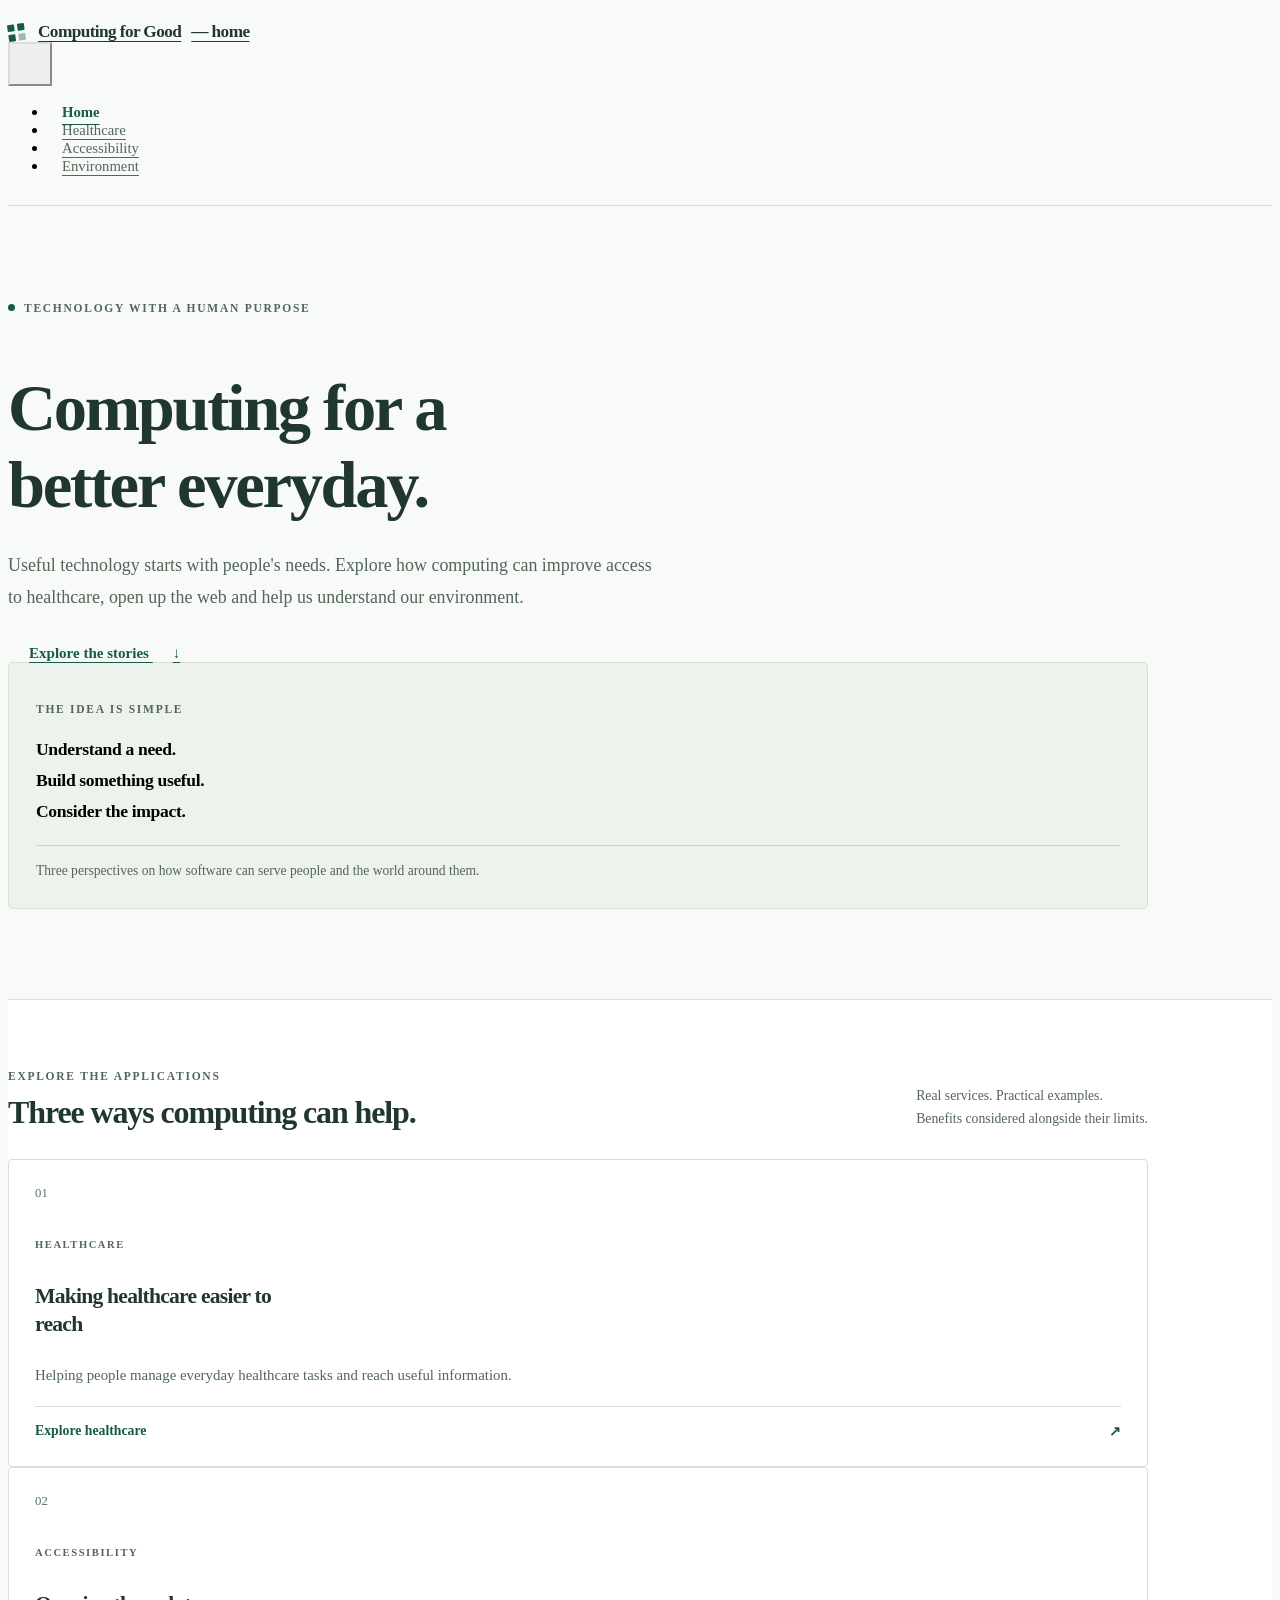
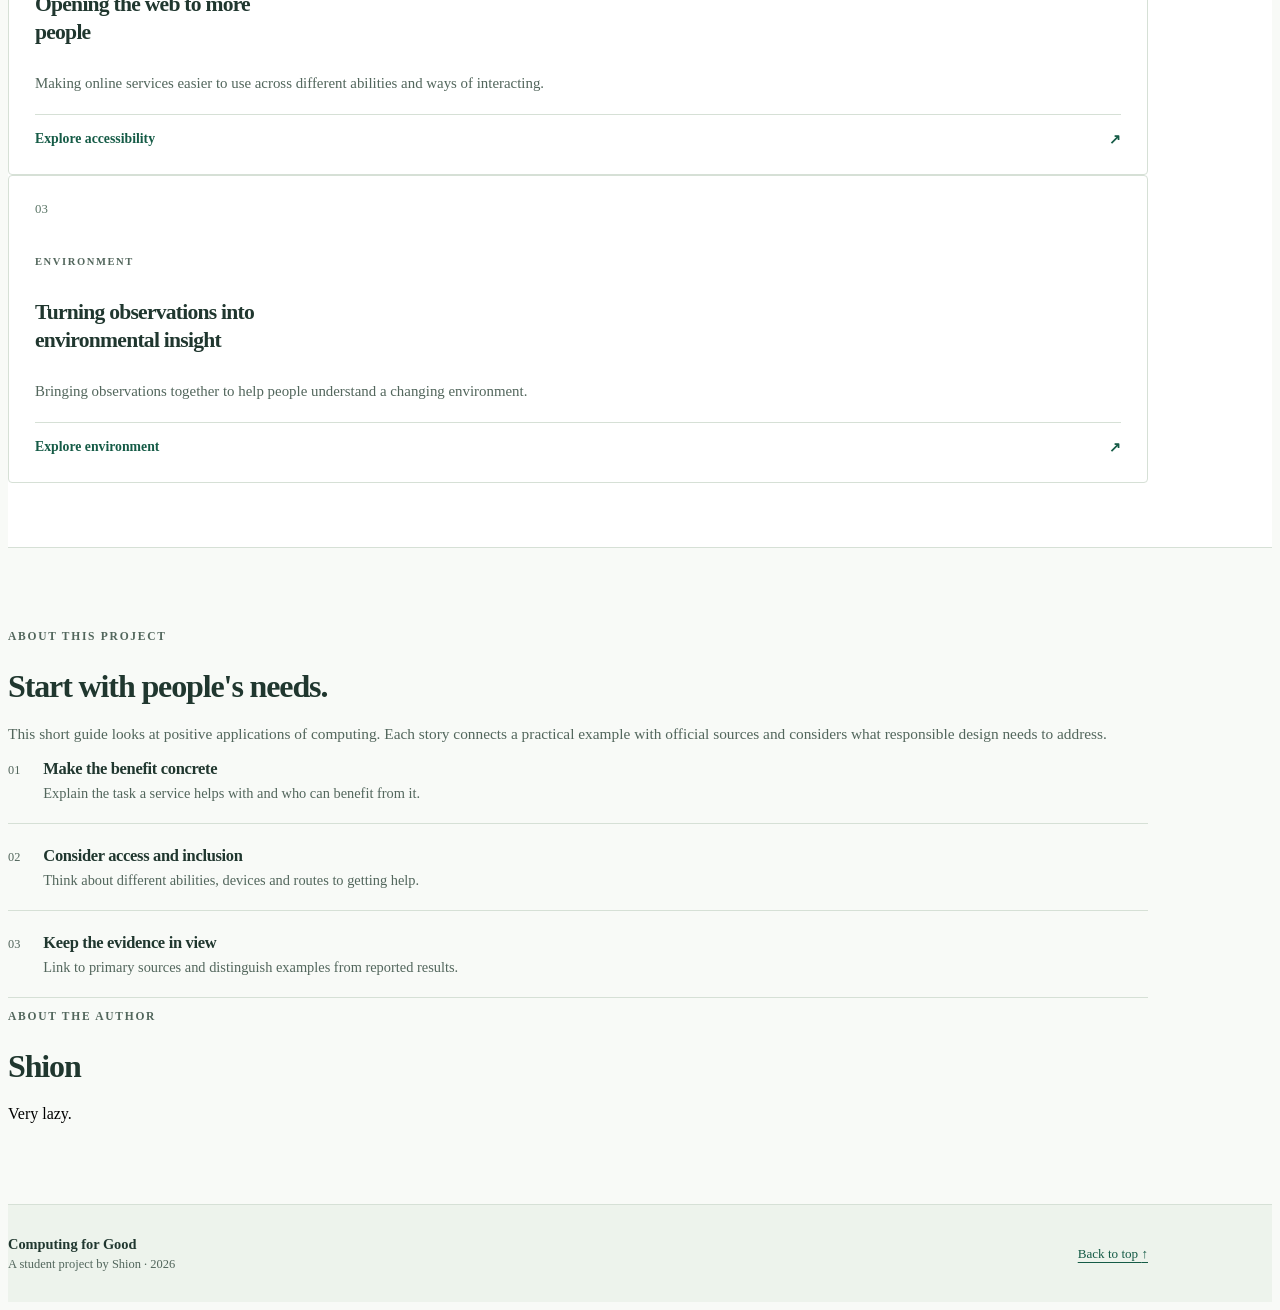
==== index.html @ a2c8760c "Version stylesheet references so published layout fixes refresh reliably" ====
<!doctype html>
<html lang="en"><head><meta charset="utf-8"><meta name="viewport" content="width=device-width, initial-scale=1">
<meta name="author" content="Shion">
<meta name="description" content="A student guide to positive applications of computing in healthcare, accessibility and the environment."><meta name="theme-color" content="#155b46">
<title>Home | Computing for Good</title><link rel="icon" href="assets/favicon.svg" type="image/svg+xml">
<link rel="stylesheet" href="assets/vendor/bootstrap/bootstrap.min.css"><link rel="stylesheet" href="assets/site.css?v=8ec1e24b">
<noscript><style>.navbar-collapse{display:block!important}.navbar-toggler{display:none}</style></noscript></head>
<body id="top"><a class="skip-link" href="#main-content">Skip to content</a>
<header class="site-header"><nav class="navbar navbar-expand-md container" aria-label="Main navigation">
<a class="navbar-brand" href="index.html"><span class="brand-mark" aria-hidden="true"><i></i><i></i><i></i><i></i></span>Computing for Good<span class="visually-hidden"> — home</span></a>
<button class="navbar-toggler" type="button" data-bs-toggle="collapse" data-bs-target="#main-navigation" aria-controls="main-navigation" aria-expanded="false" aria-label="Toggle navigation"><span class="navbar-toggler-icon"></span></button>
<div class="collapse navbar-collapse" id="main-navigation"><ul class="navbar-nav ms-auto"><li class="nav-item"><a class="nav-link active" href="index.html" aria-current="page">Home</a></li><li class="nav-item"><a class="nav-link" href="health.html">Healthcare</a></li><li class="nav-item"><a class="nav-link" href="accessibility.html">Accessibility</a></li><li class="nav-item"><a class="nav-link" href="environment.html">Environment</a></li></ul></div>
</nav></header><main id="main-content" tabindex="-1"><section class="home-hero container"><div class="row g-5 align-items-center"><div class="col-lg-8"><p class="eyebrow hero-kicker"><span class="status-dot" aria-hidden="true"></span>Technology with a human purpose</p><h1>Computing for a<br class="d-none d-lg-inline"> better everyday.</h1><p class="hero-lead">Useful technology starts with people's needs. Explore how computing can improve access to healthcare, open up the web and help us understand our environment.</p><a class="btn btn-primary" href="#stories">Explore the stories <span aria-hidden="true">↓</span></a></div><div class="col-lg-4"><aside class="hero-note" aria-label="The idea behind the project"><p class="eyebrow">The idea is simple</p><p class="note-step">Understand a need.</p><p class="note-step">Build something useful.</p><p class="note-step">Consider the impact.</p><div class="note-rule"></div><p class="note-small">Three perspectives on how software can serve people and the world around them.</p></aside></div></div></section>
<section class="stories-section" id="stories"><div class="container"><div class="section-heading"><div><p class="eyebrow">Explore the applications</p><h2>Three ways computing can help.</h2></div><p>Real services. Practical examples.<br>Benefits considered alongside their limits.</p></div><div class="row g-4"><div class="col-md-4"><article class="story-card"><span class="story-number">01</span><p class="eyebrow">Healthcare</p><h3><a href="health.html">Making healthcare easier to reach</a></h3><p>Helping people manage everyday healthcare tasks and reach useful information.</p><a class="story-link" href="health.html">Explore healthcare <span aria-hidden="true">↗</span></a></article></div><div class="col-md-4"><article class="story-card"><span class="story-number">02</span><p class="eyebrow">Accessibility</p><h3><a href="accessibility.html">Opening the web to more people</a></h3><p>Making online services easier to use across different abilities and ways of interacting.</p><a class="story-link" href="accessibility.html">Explore accessibility <span aria-hidden="true">↗</span></a></article></div><div class="col-md-4"><article class="story-card"><span class="story-number">03</span><p class="eyebrow">Environment</p><h3><a href="environment.html">Turning observations into environmental insight</a></h3><p>Bringing observations together to help people understand a changing environment.</p><a class="story-link" href="environment.html">Explore environment <span aria-hidden="true">↗</span></a></article></div></div></div></section>
<section class="about-section container" id="about"><div class="row g-5"><div class="col-lg-5"><p class="eyebrow">About this project</p><h2>Start with people's needs.</h2><p>This short guide looks at positive applications of computing. Each story connects a practical example with official sources and considers what responsible design needs to address.</p></div><div class="col-lg-7"><ol class="principles"><li><span class="principle-number">01</span><div><h3>Make the benefit concrete</h3><p>Explain the task a service helps with and who can benefit from it.</p></div></li><li><span class="principle-number">02</span><div><h3>Consider access and inclusion</h3><p>Think about different abilities, devices and routes to getting help.</p></div></li><li><span class="principle-number">03</span><div><h3>Keep the evidence in view</h3><p>Link to primary sources and distinguish examples from reported results.</p></div></li></ol></div></div>
<section class="border-top mt-5 pt-4" aria-labelledby="author-heading"><p class="eyebrow mb-2">About the author</p><h2 id="author-heading" class="fs-5 mb-2">Shion</h2><p class="small text-body-secondary mb-0">Very lazy.</p></section>
</section></main><footer class="site-footer"><div class="container footer-inner"><div><a class="footer-brand" href="index.html">Computing for Good</a><p>A student project by Shion · 2026</p></div><a href="#top">Back to top <span aria-hidden="true">↑</span></a></div></footer>
<script src="assets/vendor/bootstrap/bootstrap.bundle.min.js"></script></body></html>
---- assets/site.css ----
:root{--ink:#20372f;--muted:#52665c;--accent:#155b46;--paper:#f8faf7;--line:#d6e0d6;--soft:#edf3ec;--bs-primary:#155b46;--bs-body-color:var(--ink);--bs-body-font-family:Inter,system-ui,-apple-system,"Segoe UI",sans-serif;--bs-body-line-height:1.75}
html{scroll-behavior:smooth;scroll-padding-top:100px}body{background:var(--paper);font-size:16px}h1,h2,h3{letter-spacing:-.035em;color:var(--ink);font-weight:650;line-height:1.16}a{color:var(--accent);text-underline-offset:4px}a:hover{color:#0b3c2d}a:focus-visible,button:focus-visible{outline:3px solid #a45f14!important;outline-offset:5px;box-shadow:none!important}main:focus{outline:none}.container{max-width:1140px}.skip-link{position:absolute;left:16px;top:-100px;z-index:1100;background:#fff;padding:10px 18px;border:2px solid var(--accent)}.skip-link:focus{top:12px}.site-header{background:rgba(248,250,247,.98);border-bottom:1px solid var(--line)}.navbar{min-height:88px;padding-top:14px;padding-bottom:14px}.navbar-brand{display:flex;align-items:center;gap:10px;font-size:1.08rem;font-weight:700;letter-spacing:-.035em;color:var(--ink)}.brand-mark{display:grid;grid-template-columns:repeat(2,7px);gap:3px;transform:rotate(-8deg);margin-right:3px}.brand-mark i{width:7px;height:7px;background:var(--accent);border-radius:1px}.brand-mark i:last-child{opacity:.4}.nav-link{font-size:.92rem;color:var(--muted);padding:10px 14px!important}.nav-link.active{color:var(--accent)!important;font-weight:650;text-decoration:underline;text-underline-offset:7px}.navbar-toggler{border-color:var(--line);min-width:44px;min-height:44px;font-size:1rem}.eyebrow{font-size:.72rem;letter-spacing:.15em;text-transform:uppercase;font-weight:700;color:var(--muted);margin-bottom:16px}.home-hero{padding-top:84px;padding-bottom:90px}.hero-kicker{display:flex;align-items:center;gap:9px}.status-dot{width:7px;height:7px;background:var(--accent);border-radius:50%;flex-shrink:0}h1{font-size:clamp(2.5rem,5.2vw,4.35rem);margin-bottom:26px}.hero-lead{font-size:1.12rem;line-height:1.8;max-width:650px;color:var(--muted);margin-bottom:30px}.btn-primary{--bs-btn-bg:var(--accent);--bs-btn-border-color:var(--accent);--bs-btn-hover-bg:#0b4332;--bs-btn-hover-border-color:#0b4332;--bs-btn-active-bg:#0b4332;--bs-btn-active-border-color:#0b4332;border-radius:4px;font-size:.94rem;padding:12px 21px;font-weight:600}.btn-primary span{margin-left:20px}.hero-note{border:1px solid var(--line);padding:29px 27px;background:var(--soft);border-radius:5px}.hero-note .eyebrow{margin-bottom:24px}.note-step{font-size:1.1rem;font-weight:600;margin:0 0 10px;letter-spacing:-.02em}.note-rule{border-bottom:1px solid #c4d4c7;margin:23px 0 17px}.note-small{font-size:.85rem;color:var(--muted);margin:0}.stories-section{background:#fff;border-top:1px solid var(--line);border-bottom:1px solid var(--line);padding:58px 0 64px;scroll-margin-top:0}.section-heading{display:flex;justify-content:space-between;align-items:end;gap:28px;margin-bottom:28px}.section-heading .eyebrow{margin-bottom:12px}.section-heading h2{font-size:2rem;margin:0}.section-heading>p{font-size:.86rem;color:var(--muted);margin:0;line-height:1.65}.story-card{height:100%;padding:26px;border:1px solid var(--line);border-radius:4px;position:relative;display:flex;flex-direction:column}.story-number{font-size:.8rem;color:#5b7667;display:block;margin-bottom:28px}.story-card .eyebrow{font-size:.66rem;margin-bottom:10px}.story-card h3{font-size:1.35rem;line-height:1.3;margin-bottom:14px;max-width:240px}.story-card h3 a{color:var(--ink);text-decoration:none}.story-card h3 a:hover{text-decoration:underline}.story-card>p:not(.eyebrow){font-size:.93rem;color:var(--muted);margin-bottom:22px}.story-link{font-weight:650;font-size:.86rem;margin-top:auto;text-decoration:none;display:flex;justify-content:space-between;padding-top:16px;border-top:1px solid var(--line)}.story-link:hover{text-decoration:underline}.about-section{padding-top:70px;padding-bottom:65px}.about-section h2{font-size:2rem;max-width:350px;margin-bottom:20px}.about-section .col-lg-5>p:not(.eyebrow){color:var(--muted);font-size:.96rem}.principles{list-style:none;padding:0;margin:0}.principles li{display:flex;gap:23px;padding-bottom:21px;margin-bottom:22px;border-bottom:1px solid var(--line)}.principles li:last-child{margin-bottom:0}.principle-number{font-size:.77rem;padding-top:4px;color:var(--muted)}.principles h3{font-size:1.03rem;letter-spacing:-.02em;margin:0 0 7px}.principles p{font-size:.9rem;color:var(--muted);margin:0}.site-footer{border-top:1px solid var(--line);background:var(--soft);padding:30px 0}.footer-inner{display:flex;align-items:center;justify-content:space-between;gap:20px}.footer-brand{color:var(--ink);text-decoration:none;font-weight:650;font-size:.9rem}.footer-inner p{font-size:.78rem;color:var(--muted);margin:4px 0 0}.footer-inner>a{font-size:.82rem}.article-wrap{padding-top:33px;padding-bottom:55px}.breadcrumb{font-size:.79rem;margin-bottom:38px}.breadcrumb a{color:var(--muted)}.breadcrumb-item.active{color:var(--ink)}.article-header{max-width:900px;padding-bottom:37px;margin-bottom:5px}.article-header .eyebrow{display:flex;gap:15px;align-items:center}.article-number{border-right:1px solid var(--line);padding-right:15px}.article-header h1{font-size:clamp(2.2rem,4.8vw,3.75rem);max-width:850px;margin-bottom:23px}.article-lead{color:var(--muted);font-size:1.12rem;max-width:780px;line-height:1.8;margin-bottom:23px}.article-byline{font-size:.8rem;color:var(--muted);margin:0}.article-byline span{padding:0 8px}.article-section{margin-bottom:32px;scroll-margin-top:25px}.article-section h2,.sources h2{font-size:1.45rem;line-height:1.3;letter-spacing:-.025em;margin-bottom:15px}.article-section p{font-size:.99rem;line-height:1.9;margin-bottom:16px}.article-toc{position:sticky;top:30px;border-left:1px solid var(--line);padding:7px 0 10px 25px}.article-toc .eyebrow{margin-bottom:15px}.article-toc ol{list-style:none;padding:0;margin:0 0 23px}.article-toc li{margin:0 0 11px;line-height:1.5}.article-toc li a{font-size:.85rem;text-decoration:none;color:var(--muted)}.article-toc li a:hover{text-decoration:underline;color:var(--accent)}.toc-home{font-size:.8rem;font-weight:600}.takeaway{background:var(--soft);border-left:3px solid var(--accent);padding:21px 25px;margin:35px 0}.takeaway .eyebrow{margin-bottom:8px}.takeaway>p:last-child{font-size:1.05rem;margin:0;line-height:1.65;letter-spacing:-.01em}.sources{padding-top:15px;scroll-margin-top:25px}.sources>p{font-size:.88rem;color:var(--muted)}.sources ul{padding-left:20px;font-size:.9rem}.sources li{padding-bottom:9px}.sources a{overflow-wrap:anywhere}.next-story{border-top:1px solid var(--line);margin-top:48px;padding-top:27px;display:flex;justify-content:space-between;align-items:center;gap:25px}.next-story .eyebrow{margin-bottom:8px}.next-story div>a{font-size:1.15rem;font-weight:600;text-decoration:none}.next-story div>a:hover{text-decoration:underline}.next-story .back-home{font-size:.84rem;white-space:nowrap}
@media(max-width:991.98px){.home-hero{padding-top:52px;padding-bottom:55px}.hero-note{max-width:none}.hero-note .eyebrow{margin-bottom:15px}.note-step{display:inline-block;margin:0 15px 7px 0}.note-rule{margin:12px 0}.article-toc{position:static;padding-top:0}.article-header{padding-bottom:24px}.section-heading>p{max-width:220px}}
@media(max-width:767.98px){.container{padding-left:22px;padding-right:22px}.row.g-5{--bs-gutter-x:0}.navbar{min-height:76px}.navbar-brand{font-size:.94rem;gap:8px}.navbar-collapse{padding-top:12px}.nav-link{padding-left:0!important;padding-top:11px!important;padding-bottom:11px!important}.home-hero{padding-top:40px;padding-bottom:42px}h1{font-size:2.65rem}.hero-lead{font-size:1rem}.hero-note{padding:22px}.section-heading{display:block;margin-bottom:23px}.section-heading h2{font-size:1.7rem}.section-heading>p{margin-top:15px;max-width:none}.section-heading>p br{display:none}.stories-section{padding:39px 0 43px}.story-number{margin-bottom:18px}.story-card h3{max-width:none;font-size:1.4rem}.story-card{padding:24px}.about-section{padding-top:44px;padding-bottom:42px}.about-section h2{font-size:1.7rem}.footer-inner{align-items:start}.footer-inner p{max-width:220px}.article-wrap{padding-top:23px}.breadcrumb{margin-bottom:28px}.article-header h1{font-size:2.45rem}.article-lead{font-size:1rem}.article-section h2{font-size:1.3rem}.article-section p{font-size:.96rem}.article-toc{padding-left:20px}.next-story{display:block}.next-story .back-home{display:inline-block;margin-top:20px}.next-story div>a{font-size:1rem}}
@media(prefers-reduced-motion:reduce){html{scroll-behavior:auto}*,*::before,*::after{transition:none!important;animation:none!important}}
@media print{.site-header,.article-toc,.next-story,.site-footer,.btn,.skip-link{display:none!important}body{background:white;color:#111}.article-wrap,.home-hero,.about-section,.stories-section{padding:15px 0;border:0}.col-lg-8,.col-lg-7,.col-lg-5{width:100%}.article-header{margin-bottom:15px}.article-section,.story-card{break-inside:avoid}.container{max-width:none}.story-card{margin-bottom:12px}a{color:#111}}
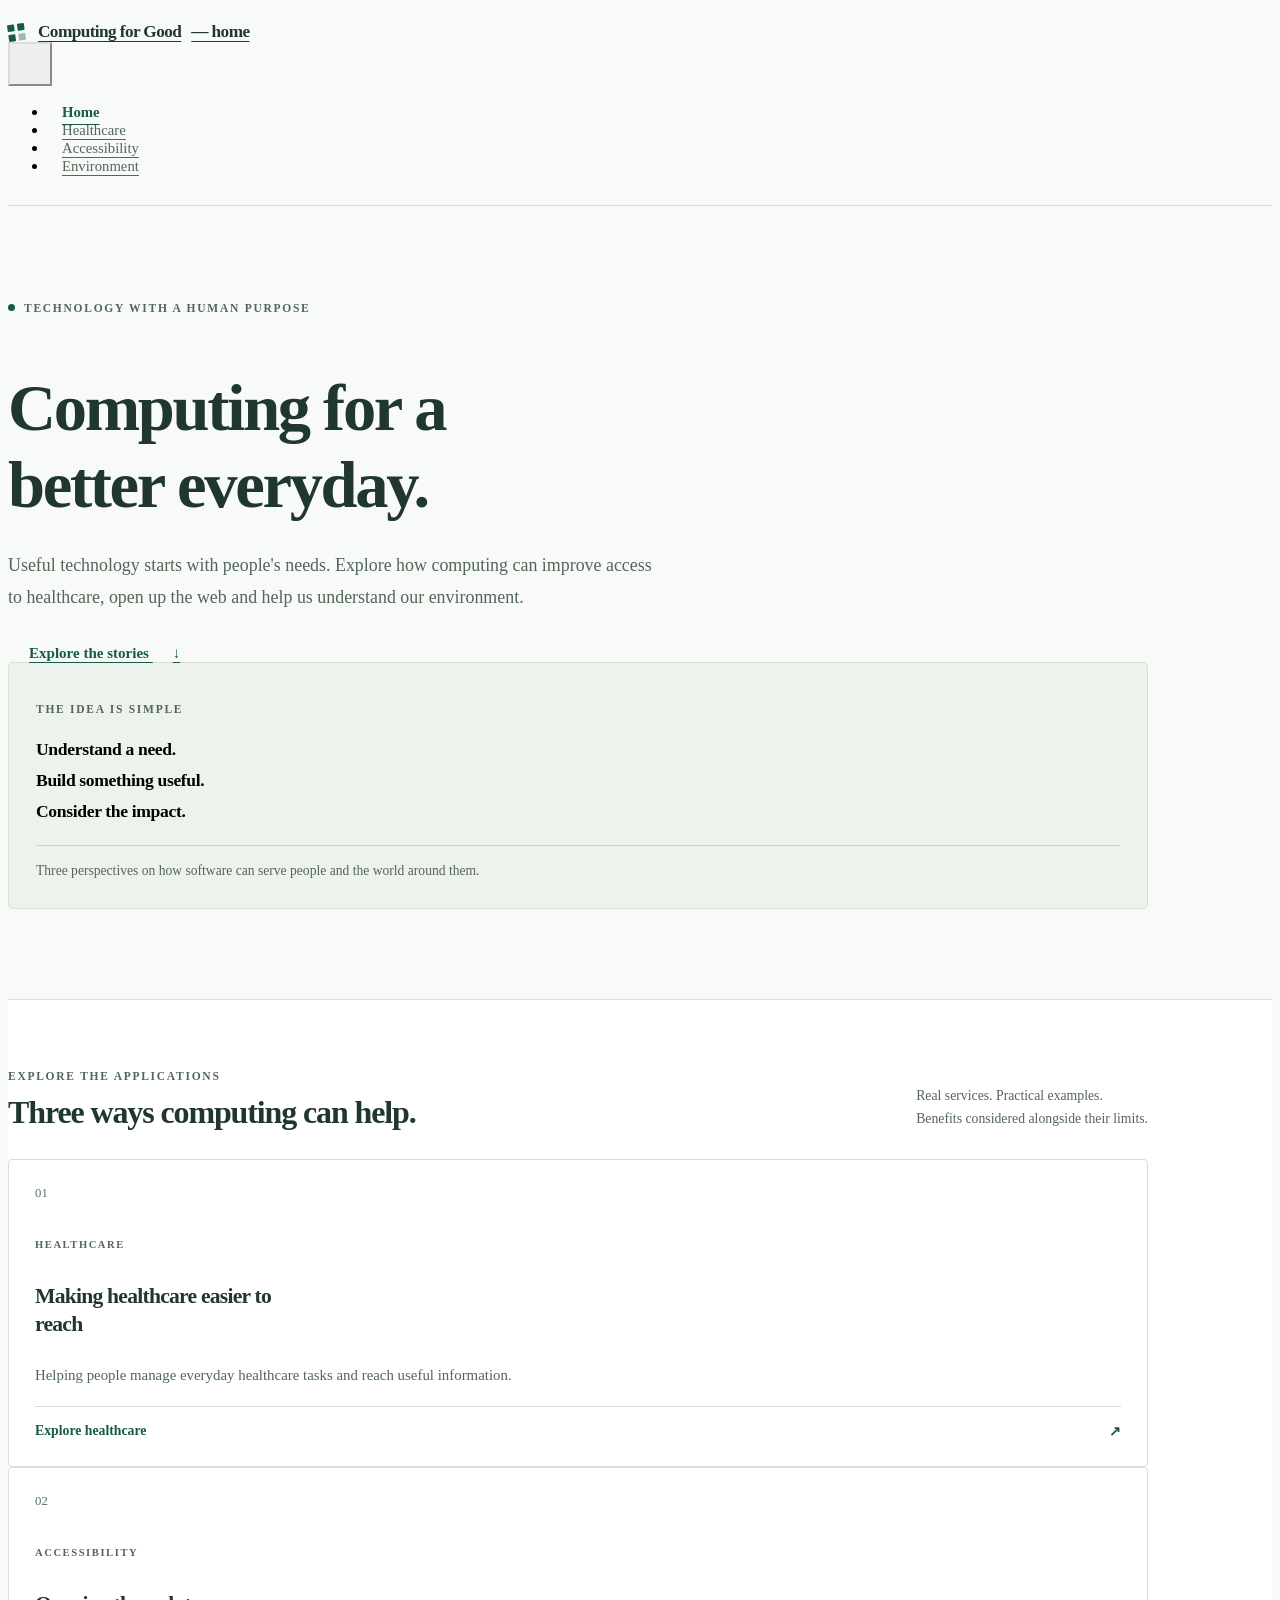
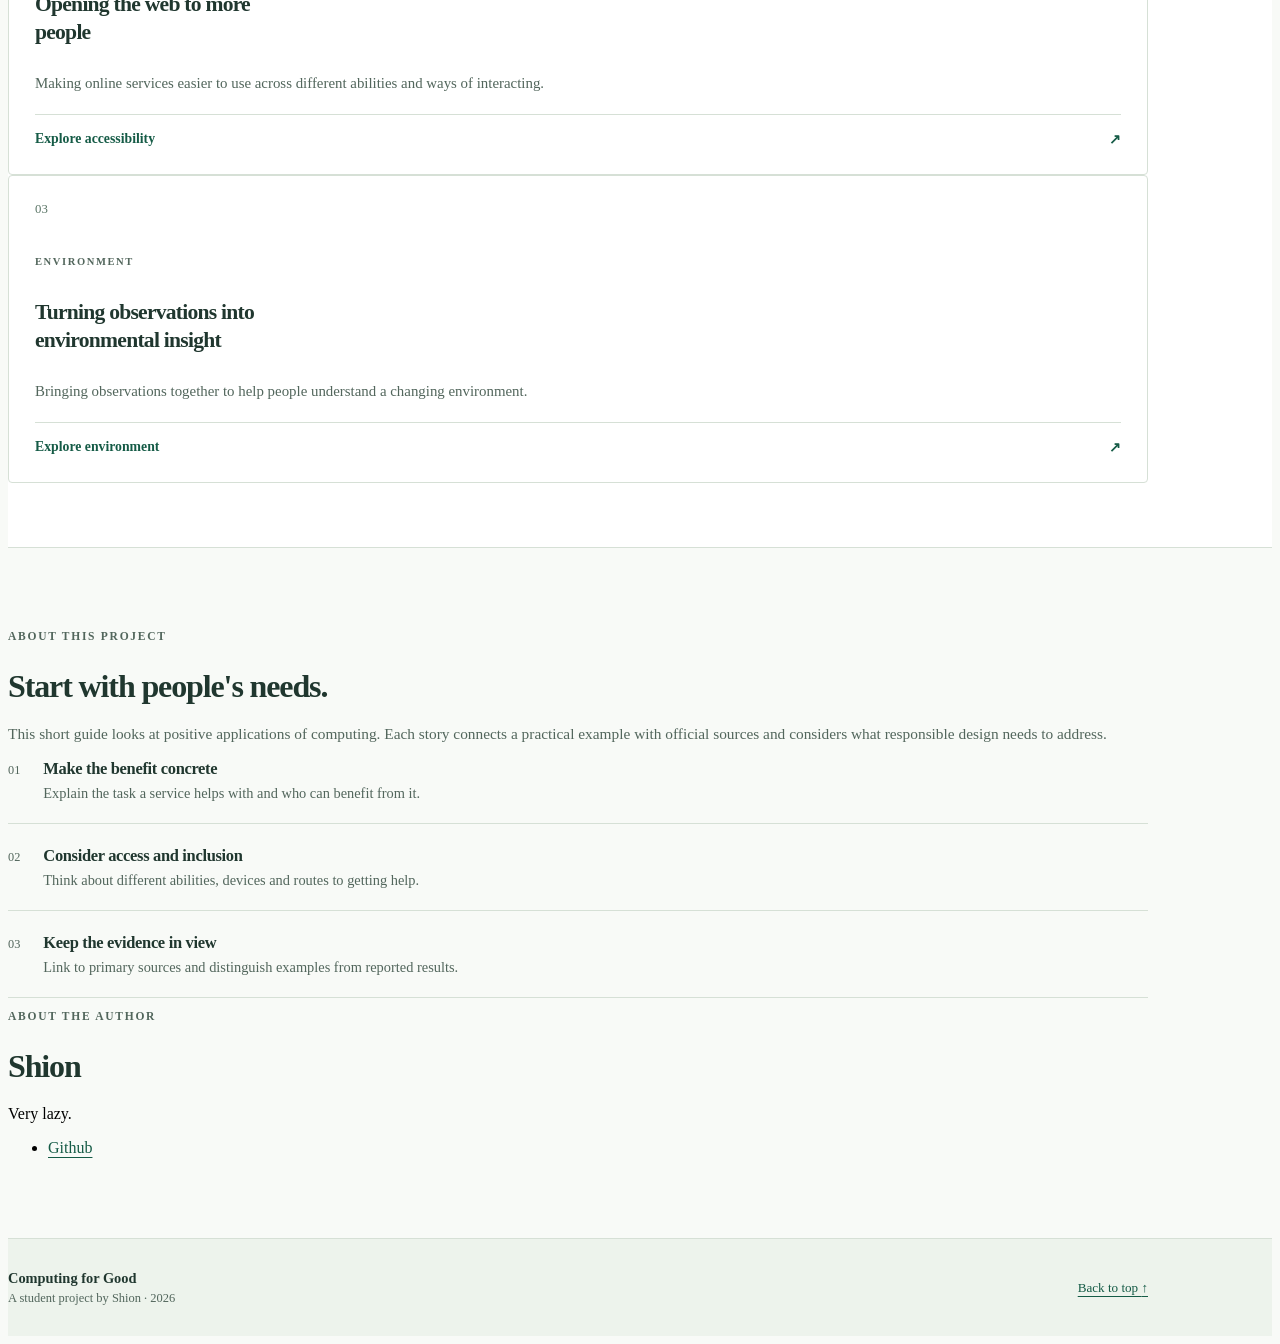
==== commit 1e303757: "Extra stuff" ====
--- a/index.html
+++ b/index.html
@@ -13,6 +13,6 @@
 </nav></header><main id="main-content" tabindex="-1"><section class="home-hero container"><div class="row g-5 align-items-center"><div class="col-lg-8"><p class="eyebrow hero-kicker"><span class="status-dot" aria-hidden="true"></span>Technology with a human purpose</p><h1>Computing for a<br class="d-none d-lg-inline"> better everyday.</h1><p class="hero-lead">Useful technology starts with people's needs. Explore how computing can improve access to healthcare, open up the web and help us understand our environment.</p><a class="btn btn-primary" href="#stories">Explore the stories <span aria-hidden="true">↓</span></a></div><div class="col-lg-4"><aside class="hero-note" aria-label="The idea behind the project"><p class="eyebrow">The idea is simple</p><p class="note-step">Understand a need.</p><p class="note-step">Build something useful.</p><p class="note-step">Consider the impact.</p><div class="note-rule"></div><p class="note-small">Three perspectives on how software can serve people and the world around them.</p></aside></div></div></section>
 <section class="stories-section" id="stories"><div class="container"><div class="section-heading"><div><p class="eyebrow">Explore the applications</p><h2>Three ways computing can help.</h2></div><p>Real services. Practical examples.<br>Benefits considered alongside their limits.</p></div><div class="row g-4"><div class="col-md-4"><article class="story-card"><span class="story-number">01</span><p class="eyebrow">Healthcare</p><h3><a href="health.html">Making healthcare easier to reach</a></h3><p>Helping people manage everyday healthcare tasks and reach useful information.</p><a class="story-link" href="health.html">Explore healthcare <span aria-hidden="true">↗</span></a></article></div><div class="col-md-4"><article class="story-card"><span class="story-number">02</span><p class="eyebrow">Accessibility</p><h3><a href="accessibility.html">Opening the web to more people</a></h3><p>Making online services easier to use across different abilities and ways of interacting.</p><a class="story-link" href="accessibility.html">Explore accessibility <span aria-hidden="true">↗</span></a></article></div><div class="col-md-4"><article class="story-card"><span class="story-number">03</span><p class="eyebrow">Environment</p><h3><a href="environment.html">Turning observations into environmental insight</a></h3><p>Bringing observations together to help people understand a changing environment.</p><a class="story-link" href="environment.html">Explore environment <span aria-hidden="true">↗</span></a></article></div></div></div></section>
 <section class="about-section container" id="about"><div class="row g-5"><div class="col-lg-5"><p class="eyebrow">About this project</p><h2>Start with people's needs.</h2><p>This short guide looks at positive applications of computing. Each story connects a practical example with official sources and considers what responsible design needs to address.</p></div><div class="col-lg-7"><ol class="principles"><li><span class="principle-number">01</span><div><h3>Make the benefit concrete</h3><p>Explain the task a service helps with and who can benefit from it.</p></div></li><li><span class="principle-number">02</span><div><h3>Consider access and inclusion</h3><p>Think about different abilities, devices and routes to getting help.</p></div></li><li><span class="principle-number">03</span><div><h3>Keep the evidence in view</h3><p>Link to primary sources and distinguish examples from reported results.</p></div></li></ol></div></div>
-<section class="border-top mt-5 pt-4" aria-labelledby="author-heading"><p class="eyebrow mb-2">About the author</p><h2 id="author-heading" class="fs-5 mb-2">Shion</h2><p class="small text-body-secondary mb-0">Very lazy.</p></section>
+<section class="border-top mt-5 pt-4" aria-labelledby="author-heading"><p class="eyebrow mb-2">About the author</p><h2 id="author-heading" class="fs-5 mb-2">Shion</h2><p class="small text-body-secondary mb-0">Very lazy.</p><ul><li><a href = "https://github.com/shion0528">Github</a></li></ul></section>
 </section></main><footer class="site-footer"><div class="container footer-inner"><div><a class="footer-brand" href="index.html">Computing for Good</a><p>A student project by Shion · 2026</p></div><a href="#top">Back to top <span aria-hidden="true">↑</span></a></div></footer>
 <script src="assets/vendor/bootstrap/bootstrap.bundle.min.js"></script></body></html>
